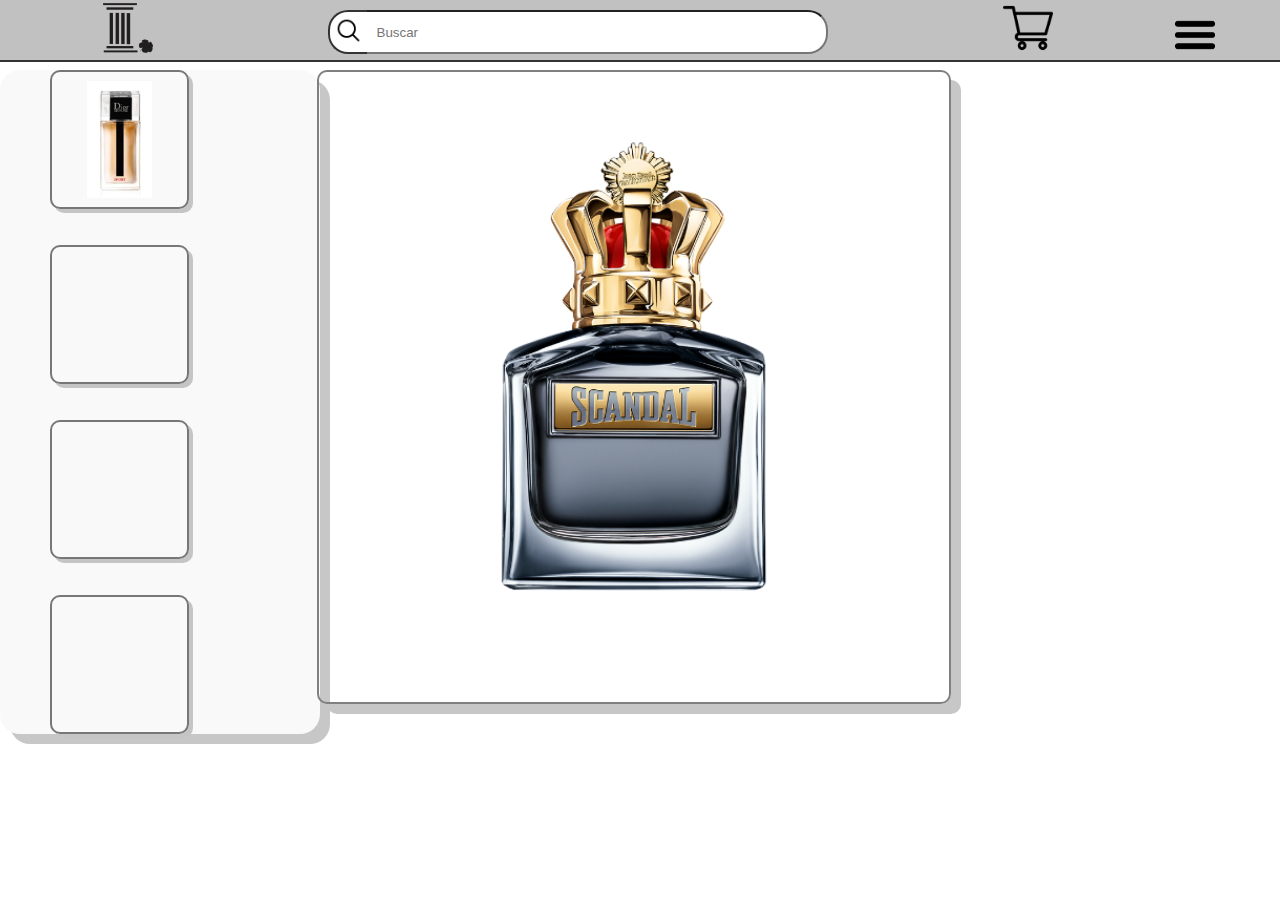
==== indexproducto.html @ 0e07178d "Add files via upload" ====
<!DOCTYPE html>
<html lang="en">
<head>
    <meta charset="UTF-8">
    <meta name="viewport" content="width=device-width, initial-scale=1.0">
    <link rel="stylesheet" href="stylesproductos.css">
    <title>producto</title>
</head>
<header id="encabezado">
    <div class="logo">
        <a href="http://127.0.0.1:5500/inicio.html">
        <img src="logo.png" alt="">
    </a>
    </div>
    <div class="barra_de_busqueda">
        <input type="text" placeholder="Buscar" class="buscar">
        <div class="lupa">
            <img src="lupa.png" alt="" >    
        </div>
    </div>
    <div class="chango">
        <img src="carrito-de-compras.png" alt="">
    </div>
    <section class="menudesplegable">
        <div class="dropdown">
            <img src="menu.png" alt="" onclick="toggleMenu()" class="dropbtn">
            <div id="myDropdown" class="dropdown-content">
                <div>
                    <a href=""><p  class="Nosotros">Nosotros</p></a>
                </div>
                <div class="rango">
                    <div class="precio">
                        <p>Precio</p>
                    </div>
                    <div class="input">
                        <div class="max"> <p>max </p> <input type="number"></div>
                        <div class="min"> <p>min </p> <input type="number"></div>
                    </div>
                </div>
                <div class="submenu">
                    <p class="perfumes_menu">Perfumes</p>
                    <div class="submenu-content">
                        <p>Florales</p>
                        <p>Amaderados</p>
                        <p>Dulces</p>
                        <p>Amargos</p>
                    </div>
                    
                </div>
        </div>
    </div>
    </section>
</header>
<body>
    <section class="producto">
        <section class="fotossecundarias">
            <div class="foto" onclick="changeMainImage(this)">
                <img src="dior.png" alt="">
            </div>
            <div class="foto" onclick="changeMainImage(this)">
                <img src="" alt="">
            </div>
            <div class="foto" onclick="changeMainImage(this)">
                <img src="" alt="">
            </div>
            <div class="foto" onclick="changeMainImage(this)">
                <img src="" alt="">
            </div>
        </section>
        <section class="foto_prinsipal">
            <img src="scandal.png" alt="">
        </section>
        <!-- <section class="info">
            <p>

            </p>
        </section> -->
    </section>
    <script>
        function toggleMenu() {
            document.getElementById("myDropdown").classList.toggle("show");
        }


        function changeMainImage(clickedImage) {
            const mainImage = document.getElementById('mainImage');
            mainImage.src = clickedImage.querySelector('dior.png').src;
            mainImage.alt = clickedImage.querySelector('img').alt;
        }


    </script>
</body>
</html>
---- stylesproductos.css ----
*{
    margin: 0;
    padding: 0;}
body {
    font-family: Arial, sans-serif;
    background-color: #ffffff;
    color: #333;
    padding-top: 70px;
}

#encabezado{
    display: flex;
    background-color: rgba(129, 129, 129, 0.493);
    backdrop-filter: blur(5px);
    align-items: center;
    justify-content: space-around;
    height: 60px;
    padding: 0 20px;
    position: fixed;
    top: 0;
    left: 0;
    width: 100vw;
    border-bottom: 2px solid #333;
    z-index: 1000;
}

.logo img{
    height: 50px;
    width: 50px;
}

.barra_de_busqueda{
    width: 500px;
    height: 40px;
    display: flex;
    padding: 0 10px;
    flex-direction: row-reverse;
    }

.buscar{
    width: 100%;
    height: 100%;
    border-left:none;
    border-top-right-radius: 20px;
    border-bottom-right-radius: 20px;
    border-top-left-radius: 0;
    border-bottom-left-radius: 0;
    padding-left: 10px;
}
.lupa{
    background-color:white;
    border-bottom-left-radius: 20px;
    border-top-left-radius:20px;
    height: 40px;
    border: 2px solid #333;
    border-right: none;
}
.lupa img{
    width: 29px;
    height: 29px;
    padding: 4px;

}

.chango img, .usuario_foto img{
    height: 50px;
    width: 50px;
    cursor: pointer;
}




main{
    display: flex;
    padding: 20px;
}




input{
    display: flex;
    flex-direction: column;
    align-items: center;
    gap: 10px;
    border-radius: 20px;
    outline: none;
}
.input input{
    border-radius: 20px;
    border: 1px solid grey;
}
.input input{
    border: 1px solid grey;
}

.Nosotros{
    width: 100%;
    display: flex;
    justify-content: center;
    padding-top:10px;
    border-radius: 20px;
    align-items: center;
}


.menudesplegable{
    gap: 70px;
}
.submenu {
    display: block;
}
.submenu-content {
    display: none;
    position: fixed;
    right: 260px;
    top: 290px;
    background-color: #f9f9f9;
    min-width: 160px;
    border-radius: 20px;
    box-shadow: 0px 8px 8px 0px rgb(0 0 0 / 20%);
    flex-direction: column;
}
.submenu:hover .submenu-content{
    display: block;
}
.perfumes_menu{
    cursor: pointer;
    text-align: center;
    padding-top: 10px;
    padding-bottom: 10px;

}


.submenu-content p{
    justify-content: center;
    padding-top: 10px;
    padding-bottom: 10px;
    display: flex;
    cursor: pointer;
}
.submenu-content p:hover{
    background-color: #d3d3d3;
    border-radius: 10px;
}



.dropdown {
    position: relative;
    display: inline-block;
}

.dropbtn {
    position: fixed;
    top: 0px;
    right: 7vw;
    color: white;
    padding: 15px;
    border: none;
    cursor: pointer;
    height: 40px;
    width: 40px;
}

.dropdown-content {
    display: none;
    position: fixed;
    right: 2vw;
    top: 80px;
    background-color: #f9f9f9;
    min-width: 160px;
    box-shadow: 0px 8px 16px 0px rgba(0,0,0,0.2);
    z-index: 1;
    height: 70vh;
    width: 20vw;
    border-radius: 20px;
}

.dropdown-content a {
    color: black;
    padding: 12px 16px;
    text-decoration: none;
    display: block;
}

.dropdown-content a:hover {
    background-color: #f1f1f1;
}

.show {
    display: block;
}

.rango{
    gap: 20px;
    display: flex;
    flex-direction: column;
    align-items: center;
    border-top: 1px solid grey;
    padding-top: 15px;
    border-bottom: 1px solid grey;
    padding-bottom:15px ;
}
.fotossecundarias{
    display: flex;
    flex-direction: column;
}
.foto_prinsipal img {
    height: 70vh;
    width: 70vh;
    border: 2px solid grey;
    border-radius: 10px;
    box-shadow: 10px 10px 0 0 rgb(199, 199, 199);
}
.foto{
    height: 15vh;
    width: 15vh;
    border: 2px solid rgb(119, 119, 119);
    border-radius: 10px;
    box-shadow: 4PX 4PX 0 0 rgb(197, 197, 197);
    display: flex;
    justify-content: center;
    align-items: center;
}
.fotossecundarias{
    gap: 4vh;
    padding-left: 50px;
}
.producto{
    display: flex;
    flex-direction: row;
    gap: 10vw;
    width: 25vw;
    border-radius: 20px;
    box-shadow: 10px 10px 0 0 rgb(199, 199, 199);
    background-color: #f9f9f9;
}
.info p{
    text-align: center;
}
.foto:hover {
    cursor: pointer;
    opacity: 0.8;
    transform: scale(1.05);
    transition: all 0.3s ease;
}
.foto img{
    height: 13vh;
    width: auto;
}
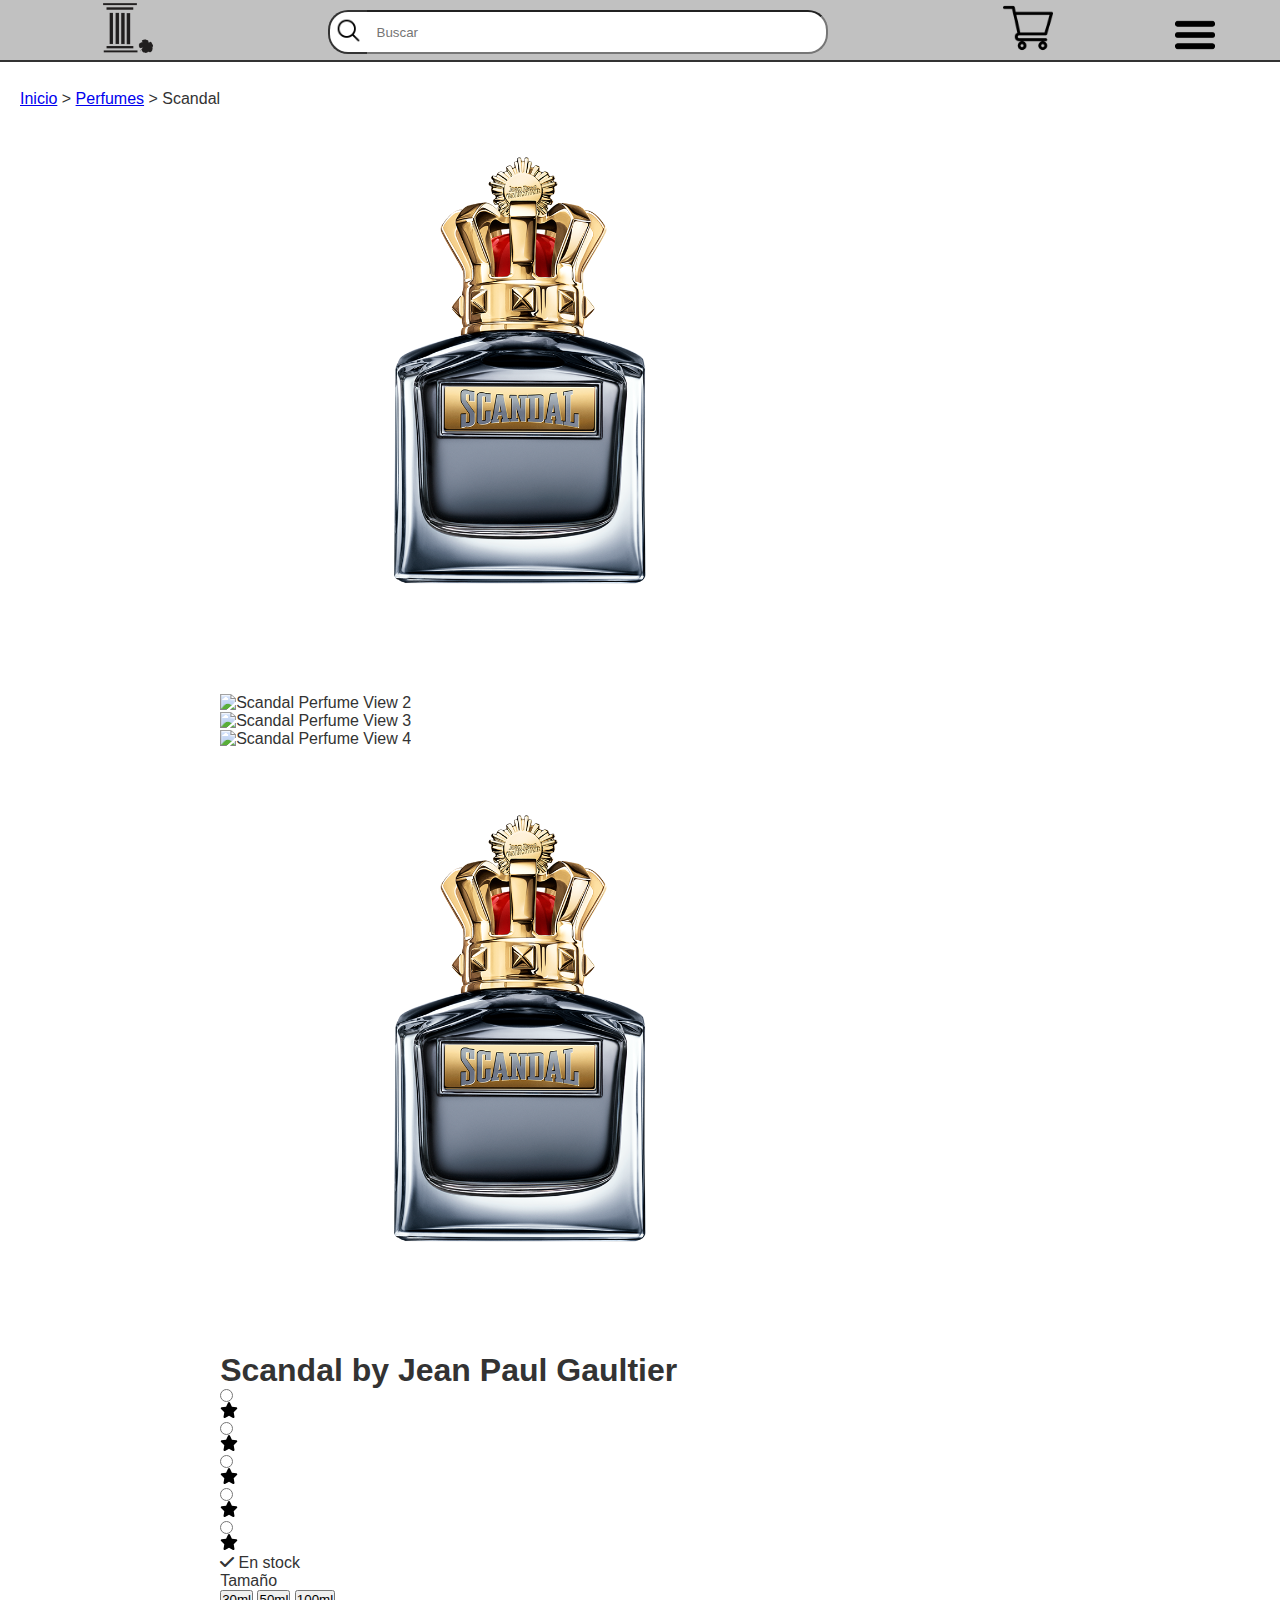
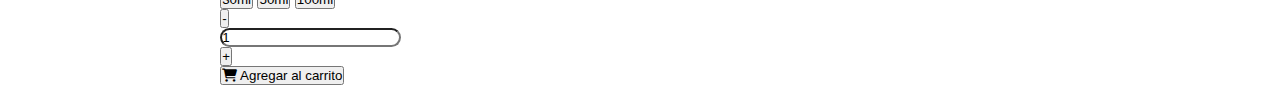
==== commit 499cccc1: "Update indexproducto.html" ====
--- a/indexproducto.html
+++ b/indexproducto.html
@@ -1,95 +1,178 @@
 <!DOCTYPE html>
-<html lang="en">
+<html lang="es">
 <head>
     <meta charset="UTF-8">
     <meta name="viewport" content="width=device-width, initial-scale=1.0">
+    <title>Luxury Perfume Store</title>
     <link rel="stylesheet" href="stylesproductos.css">
-    <title>producto</title>
+    <link rel="stylesheet" href="https://cdnjs.cloudflare.com/ajax/libs/font-awesome/6.0.0/css/all.min.css">
 </head>
-<header id="encabezado">
-    <div class="logo">
-        <a href="http://127.0.0.1:5500/inicio.html">
-        <img src="logo.png" alt="">
-    </a>
-    </div>
-    <div class="barra_de_busqueda">
-        <input type="text" placeholder="Buscar" class="buscar">
-        <div class="lupa">
-            <img src="lupa.png" alt="" >    
+<body>
+    <header id="encabezado">
+        <div class="logo">
+            <a href="">
+            <img src="logo.png" alt="">
+        </a>
         </div>
-    </div>
-    <div class="chango">
-        <img src="carrito-de-compras.png" alt="">
-    </div>
-    <section class="menudesplegable">
-        <div class="dropdown">
-            <img src="menu.png" alt="" onclick="toggleMenu()" class="dropbtn">
-            <div id="myDropdown" class="dropdown-content">
-                <div>
-                    <a href=""><p  class="Nosotros">Nosotros</p></a>
-                </div>
-                <div class="rango">
-                    <div class="precio">
-                        <p>Precio</p>
+        <div class="barra_de_busqueda">
+            <input type="text" placeholder="Buscar" class="buscar">
+            <div class="lupa">
+                <img src="lupa.png" alt="" >
+            </div>
+        </div>
+        <div class="chango">
+            <img src="carrito-de-compras.png" alt="">
+        </div>
+        <section class="menudesplegable">
+            <div class="dropdown">
+                <img src="menu.png" alt="" onclick="toggleMenu()" class="dropbtn">
+                <div id="myDropdown" class="dropdown-content">
+                    <div>
+                        <a href="#fin"><p  class="Nosotros">Nosotros</p></a>
                     </div>
-                    <div class="input">
-                        <div class="max"> <p>max </p> <input type="number"></div>
-                        <div class="min"> <p>min </p> <input type="number"></div>
+                    <div class="rango">
+                        <div class="precio">
+                            <p>Precio</p>
+                        </div>
+                        <div class="input">
+                            <div class="max"> <p>max </p> <input type="number"></div>
+                            <div class="min"> <p>min </p> <input type="number"></div>
+                        </div>
+                    </div>
+                    <div class="submenu">
+                        <p class="perfumes_menu">Perfumes</p>
+                        <div class="submenu-content">
+                            <p>florales</p>
+                            <p>amaderados</p>
+                            <p>dulces</p>
+                            <p>amargos</p>
+                        </div>
+                        
+                    </div>
+                    <div class="iniciar_sesion">
+                        <p>iniciar sesion</p>
+                        <p>crear una cuenta</p>
+                    </div>
+            </div>
+        </div>
+        </section>
+    </header>
+
+    <main class="product-page">
+        <div class="breadcrumb">
+            <a href="/">Inicio</a> &gt; 
+            <a href="/perfumes">Perfumes</a> &gt; 
+            <span>Scandal</span>
+        </div>
+
+        <div class="product-container">
+            <div class="product-gallery">
+                <div class="thumbnail-gallery">
+                    <div class="thumbnail active" data-image="scandal.png">
+                        <img src="scandal.png" alt="Scandal Perfume">
+                    </div>
+                    <div class="thumbnail" data-image="scandal-2.png">
+                        <img src="scandal-2.png" alt="Scandal Perfume View 2">
+                    </div>
+                    <div class="thumbnail" data-image="scandal-3.png">
+                        <img src="scandal-3.png" alt="Scandal Perfume View 3">
+                    </div>
+                    <div class="thumbnail" data-image="scandal-4.png">
+                        <img src="scandal-4.png" alt="Scandal Perfume View 4">
                     </div>
                 </div>
-                <div class="submenu">
-                    <p class="perfumes_menu">Perfumes</p>
-                    <div class="submenu-content">
-                        <p>Florales</p>
-                        <p>Amaderados</p>
-                        <p>Dulces</p>
-                        <p>Amargos</p>
+                <div class="main-image">
+                    <img src="scandal.png" alt="Scandal Perfume" id="mainImage">
+                </div>
+            </div>
+
+            <div class="tododerecha">
+            <div class="product-info">
+                <h1>Scandal by Jean Paul Gaultier</h1>
+                <div class="stars">
+                <div class="radio">
+                <input id="rating-5" type="radio" name="rating" value="5" />
+                <label for="rating-5" title="5 stars">
+                    <svg viewBox="0 0 576 512" height="1em" xmlns="http://www.w3.org/2000/svg">
+                    <path
+                        d="M316.9 18C311.6 7 300.4 0 288.1 0s-23.4 7-28.8 18L195 150.3 51.4 171.5c-12 1.8-22 10.2-25.7 21.7s-.7 24.2 7.9 32.7L137.8 329 113.2 474.7c-2 12 3 24.2 12.9 31.3s23 8 33.8 2.3l128.3-68.5 128.3 68.5c10.8 5.7 23.9 4.9 33.8-2.3s14.9-19.3 12.9-31.3L438.5 329 542.7 225.9c8.6-8.5 11.7-21.2 7.9-32.7s-13.7-19.9-25.7-21.7L381.2 150.3 316.9 18z"
+                    ></path>
+                    </svg>
+                </label>
+                
+                  <input id="rating-4" type="radio" name="rating" value="4" />
+                  <label for="rating-4" title="4 stars">
+                    <svg viewBox="0 0 576 512" height="1em" xmlns="http://www.w3.org/2000/svg">
+                      <path
+                        d="M316.9 18C311.6 7 300.4 0 288.1 0s-23.4 7-28.8 18L195 150.3 51.4 171.5c-12 1.8-22 10.2-25.7 21.7s-.7 24.2 7.9 32.7L137.8 329 113.2 474.7c-2 12 3 24.2 12.9 31.3s23 8 33.8 2.3l128.3-68.5 128.3 68.5c10.8 5.7 23.9 4.9 33.8-2.3s14.9-19.3 12.9-31.3L438.5 329 542.7 225.9c8.6-8.5 11.7-21.2 7.9-32.7s-13.7-19.9-25.7-21.7L381.2 150.3 316.9 18z"
+                      ></path>
+                    </svg>
+                  </label>
+                
+                  <input id="rating-3" type="radio" name="rating" value="3" />
+                  <label for="rating-3" title="3 stars">
+                    <svg viewBox="0 0 576 512" height="1em" xmlns="http://www.w3.org/2000/svg">
+                      <path
+                        d="M316.9 18C311.6 7 300.4 0 288.1 0s-23.4 7-28.8 18L195 150.3 51.4 171.5c-12 1.8-22 10.2-25.7 21.7s-.7 24.2 7.9 32.7L137.8 329 113.2 474.7c-2 12 3 24.2 12.9 31.3s23 8 33.8 2.3l128.3-68.5 128.3 68.5c10.8 5.7 23.9 4.9 33.8-2.3s14.9-19.3 12.9-31.3L438.5 329 542.7 225.9c8.6-8.5 11.7-21.2 7.9-32.7s-13.7-19.9-25.7-21.7L381.2 150.3 316.9 18z"
+                      ></path>
+                    </svg>
+                  </label>
+                
+                  <input id="rating-2" type="radio" name="rating" value="2" />
+                  <label for="rating-2" title="2 stars">
+                    <svg viewBox="0 0 576 512" height="1em" xmlns="http://www.w3.org/2000/svg">
+                      <path
+                        d="M316.9 18C311.6 7 300.4 0 288.1 0s-23.4 7-28.8 18L195 150.3 51.4 171.5c-12 1.8-22 10.2-25.7 21.7s-.7 24.2 7.9 32.7L137.8 329 113.2 474.7c-2 12 3 24.2 12.9 31.3s23 8 33.8 2.3l128.3-68.5 128.3 68.5c10.8 5.7 23.9 4.9 33.8-2.3s14.9-19.3 12.9-31.3L438.5 329 542.7 225.9c8.6-8.5 11.7-21.2 7.9-32.7s-13.7-19.9-25.7-21.7L381.2 150.3 316.9 18z"
+                      ></path>
+                    </svg>
+                  </label>
+                
+                  <input id="rating-1" type="radio" name="rating" value="1" />
+                  <label for="rating-1" title="1 star">
+                    <svg viewBox="0 0 576 512" height="1em" xmlns="http://www.w3.org/2000/svg">
+                      <path
+                        d="M316.9 18C311.6 7 300.4 0 288.1 0s-23.4 7-28.8 18L195 150.3 51.4 171.5c-12 1.8-22 10.2-25.7 21.7s-.7 24.2 7.9 32.7L137.8 329 113.2 474.7c-2 12 3 24.2 12.9 31.3s23 8 33.8 2.3l128.3-68.5 128.3 68.5c10.8 5.7 23.9 4.9 33.8-2.3s14.9-19.3 12.9-31.3L438.5 329 542.7 225.9c8.6-8.5 11.7-21.2 7.9-32.7s-13.7-19.9-25.7-21.7L381.2 150.3 316.9 18z"
+                      ></path>
+                    </svg>
+                  </label>
+                </div>
+                
+                    <div class="stock-status in-stock">
+                        <i class="fas fa-check"></i> En stock
                     </div>
-                    
                 </div>
-        </div>
-    </div>
-    </section>
-</header>
-<body>
-    <section class="producto">
-        <section class="fotossecundarias">
-            <div class="foto" onclick="changeMainImage(this)">
-                <img src="dior.png" alt="">
             </div>
-            <div class="foto" onclick="changeMainImage(this)">
-                <img src="" alt="">
-            </div>
-            <div class="foto" onclick="changeMainImage(this)">
-                <img src="" alt="">
-            </div>
-            <div class="foto" onclick="changeMainImage(this)">
-                <img src="" alt="">
-            </div>
-        </section>
-        <section class="foto_prinsipal">
-            <img src="scandal.png" alt="">
-        </section>
-        <!-- <section class="info">
-            <p>
-
-            </p>
-        </section> -->
-    </section>
-    <script>
-        function toggleMenu() {
-            document.getElementById("myDropdown").classList.toggle("show");
-        }
 
 
-        function changeMainImage(clickedImage) {
-            const mainImage = document.getElementById('mainImage');
-            mainImage.src = clickedImage.querySelector('dior.png').src;
-            mainImage.alt = clickedImage.querySelector('img').alt;
-        }
+
+                <div class="product-options">
+                    <div class="size-selector">
+                        <label>Tamaño</label>
+                        <div class="size-buttons">
+                            <button class="size-btn">30ml</button>
+                            <button class="size-btn">50ml</button>
+                            <button class="size-btn">100ml</button>
+                        </div>
+                    </div>
+                </div>
+
+                <div class="add-to-cart">
+                    <div class="quantity-selector">
+                        <button class="qty-btn minus">-</button>
+                        <input type="number" value="1" min="1" class="qty-input">
+                        <button class="qty-btn plus">+</button>
+                    </div>
+                    <button class="primary-button">
+                        <i class="fas fa-shopping-cart"></i>
+                        Agregar al carrito
+                    </button>
+                </div>
+            </div>
 
 
-    </script>
+                </div>
+            </div>
+        </div>
+    </main>
 </body>
 </html>
-
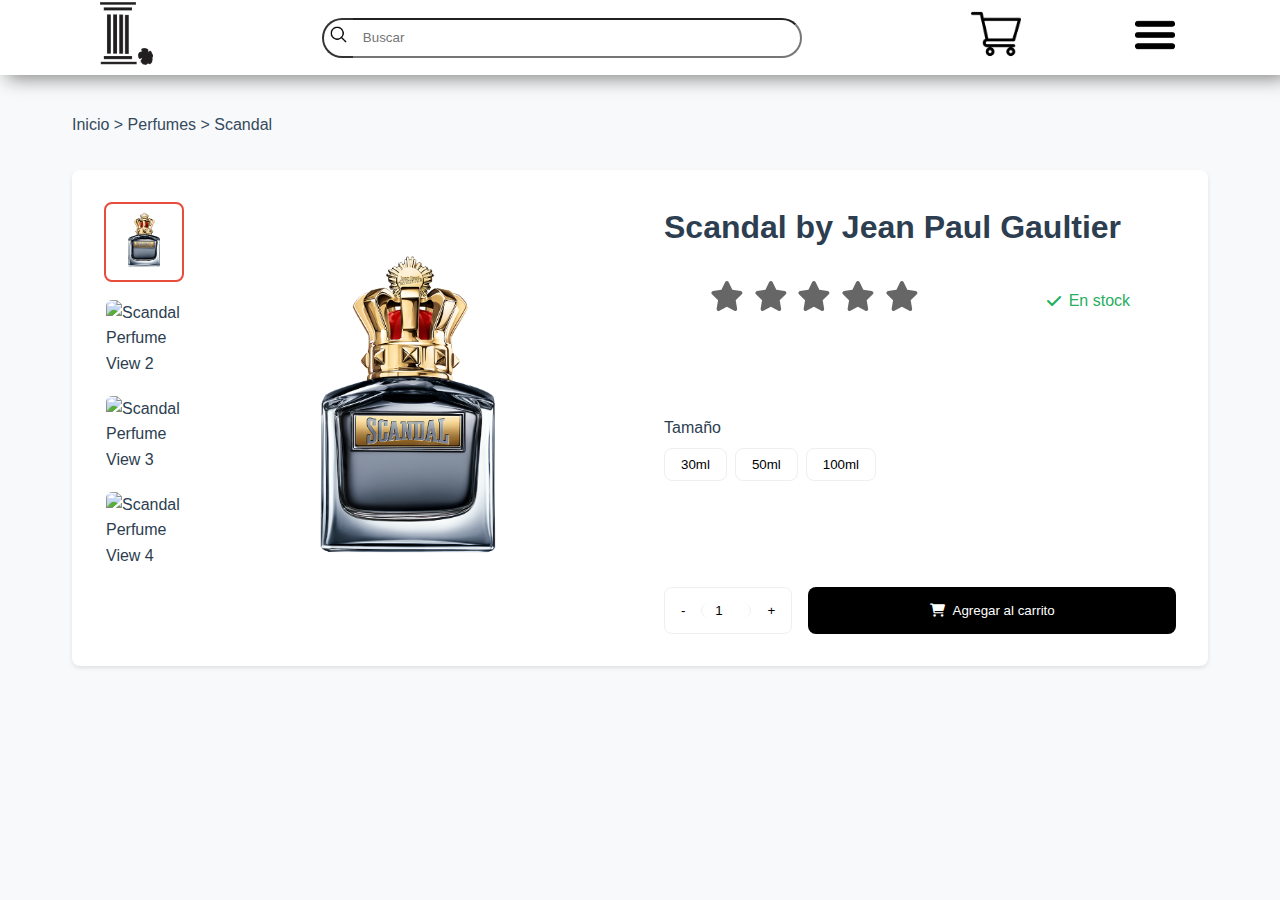
==== commit 759a2f09: "Add files via upload" ====
--- a/indexproducto.html
+++ b/indexproducto.html
@@ -175,4 +175,4 @@
         </div>
     </main>
 </body>
-</html>
+</html>--- a/stylesproductos.css
+++ b/stylesproductos.css
@@ -1,32 +1,32 @@
-*{
-    margin: 0;
-    padding: 0;}
-body {
-    font-family: Arial, sans-serif;
-    background-color: #ffffff;
-    color: #333;
-    padding-top: 70px;
-}
-
+:root {
+    --primary-color: #2c3e50;
+    --secondary-color: #34495e;
+    --accent-color: #e74c3c;
+    --text-color: #2c3e50;
+    --light-gray: #ecf0f1;
+    --border-radius: 8px;
+    --shadow: 0 2px 4px rgba(0,0,0,0.1);
+    --transition: all 0.3s ease;
+}
 #encabezado{
     display: flex;
-    background-color: rgba(129, 129, 129, 0.493);
+    background-color: rgb(255, 255, 255);
     backdrop-filter: blur(5px);
     align-items: center;
     justify-content: space-around;
-    height: 60px;
+    height: 75px;
     padding: 0 20px;
     position: fixed;
     top: 0;
     left: 0;
     width: 100vw;
-    border-bottom: 2px solid #333;
+    box-shadow: 7px 3px 18px 0 grey;
     z-index: 1000;
 }
 
 .logo img{
-    height: 50px;
-    width: 50px;
+    height: 7vh;
+    width: auto;
 }
 
 .barra_de_busqueda{
@@ -61,24 +61,14 @@
     padding: 4px;
 
 }
-
+.lupa img:hover{
+    scale: 1.1;
+}
 .chango img, .usuario_foto img{
     height: 50px;
     width: 50px;
     cursor: pointer;
 }
-
-
-
-
-main{
-    display: flex;
-    padding: 20px;
-}
-
-
-
-
 input{
     display: flex;
     flex-direction: column;
@@ -149,27 +139,29 @@
 
 
 .dropdown {
-    position: relative;
+
     display: inline-block;
 }
 
 .dropbtn {
-    position: fixed;
+    position: absolute;
     top: 0px;
     right: 7vw;
     color: white;
     padding: 15px;
     border: none;
     cursor: pointer;
-    height: 40px;
-    width: 40px;
-}
-
+    height: 70px;
+}
+.dropbtn img{
+    width: 100%;
+    height: 100%;
+}
 .dropdown-content {
     display: none;
     position: fixed;
-    right: 2vw;
-    top: 80px;
+    right: 5vw;
+    top: 15vh;
     background-color: #f9f9f9;
     min-width: 160px;
     box-shadow: 0px 8px 16px 0px rgba(0,0,0,0.2);
@@ -204,50 +196,536 @@
     border-bottom: 1px solid grey;
     padding-bottom:15px ;
 }
-.fotossecundarias{
+.iniciar_sesion{
+    padding-top: 15px;
+    border-bottom: 1px solid grey;
+    border-top: 1px solid grey;
+    padding-bottom:15px ;
+    gap: 20px;
     display: flex;
     flex-direction: column;
-}
-.foto_prinsipal img {
-    height: 70vh;
-    width: 70vh;
-    border: 2px solid grey;
-    border-radius: 10px;
-    box-shadow: 10px 10px 0 0 rgb(199, 199, 199);
-}
-.foto{
-    height: 15vh;
-    width: 15vh;
-    border: 2px solid rgb(119, 119, 119);
-    border-radius: 10px;
-    box-shadow: 4PX 4PX 0 0 rgb(197, 197, 197);
-    display: flex;
+    align-items: center;
+}
+
+
+* {
+    margin: 0;
+    padding: 0;
+    box-sizing: border-box;
+}
+
+body {
+    font-family: 'Inter', -apple-system, BlinkMacSystemFont, sans-serif;
+    color: var(--text-color);
+    background-color: #f8f9fa;
+    line-height: 1.6;
+}
+
+/* Header Styles */
+#header {
+    background-color: white;
+    position: fixed;
+    top: 0;
+    left: 0;
+    right: 0;
+    z-index: 1000;
+    box-shadow: var(--shadow);
+}
+
+.nav-container {
+    max-width: 1200px;
+    margin: 0 auto;
+    padding: 1rem;
+    display: flex;
+    align-items: center;
+    justify-content: space-between;
+}
+
+.logo-img {
+    height: 40px;
+    width: auto;
+}
+
+.search-container {
+    flex: 0 1 500px;
+}
+
+.search-box {
+    display: flex;
+    align-items: center;
+    background: var(--light-gray);
+    border-radius: var(--border-radius);
+    overflow: hidden;
+}
+
+.search-input {
+    flex: 1;
+    padding: 0.75rem 1rem;
+    border: none;
+    background: transparent;
+    font-size: 0.95rem;
+}
+
+.search-button {
+    padding: 0.75rem 1rem;
+    border: none;
+    background: transparent;
+    color: var(--secondary-color);
+    cursor: pointer;
+}
+
+.nav-actions {
+    display: flex;
+    gap: 1rem;
+}
+
+.nav-actions button {
+    background: transparent;
+    border: none;
+    padding: 0.5rem;
+    cursor: pointer;
+    position: relative;
+}
+
+.cart-count {
+    position: absolute;
+    top: -5px;
+    right: -5px;
+    background: var(--accent-color);
+    color: white;
+    font-size: 0.75rem;
+    padding: 0.25rem 0.5rem;
+    border-radius: 50%;
+}
+
+/* Product Page Styles */
+.product-page {
+    max-width: 1200px;
+    margin: 80px auto 0;
+    padding: 2rem;
+}
+
+.breadcrumb {
+    margin-bottom: 2rem;
+    color: var(--secondary-color);
+}
+
+.breadcrumb a {
+    color: inherit;
+    text-decoration: none;
+}
+
+.breadcrumb a:hover {
+    color: var(--accent-color);
+}#encabezado{
+    display: flex;
+    background-color: rgb(255, 255, 255);
+    backdrop-filter: blur(5px);
+    align-items: center;
+    justify-content: space-around;
+    height: 75px;
+    padding: 0 20px;
+    position: fixed;
+    top: 0;
+    left: 0;
+    width: 100vw;
+    box-shadow: 7px 3px 18px 0 grey;
+    z-index: 1000;
+}
+
+.logo img{
+    height: 7vh;
+    width: auto;
+}
+
+.barra_de_busqueda{
+    width: 500px;
+    height: 40px;
+    display: flex;
+    padding: 0 10px;
+    flex-direction: row-reverse;
+    }
+
+.buscar{
+    width: 100%;
+    height: 100%;
+    border-left:none;
+    border-top-right-radius: 20px;
+    border-bottom-right-radius: 20px;
+    border-top-left-radius: 0;
+    border-bottom-left-radius: 0;
+    padding-left: 10px;
+}
+.lupa{
+    background-color:white;
+    border-bottom-left-radius: 20px;
+    border-top-left-radius:20px;
+    height: 40px;
+    border: 2px solid #333;
+    border-right: none;
+}
+.lupa img{
+    width: 29px;
+    height: 29px;
+    padding: 4px;
+
+}
+.lupa img:hover{
+    scale: 1.1;
+}
+.chango img, .usuario_foto img{
+    height: 50px;
+    width: 50px;
+    cursor: pointer;
+}
+
+.product-container {
+    display: grid;
+    grid-template-columns: 1fr 1fr;
+    gap: 3rem;
+    background: white;
+    padding: 2rem;
+    border-radius: var(--border-radius);
+    box-shadow: var(--shadow);
+}
+
+.product-gallery {
+    display: flex;
+    gap: 1rem;
+}
+
+.thumbnail-gallery {
+    display: flex;
+    flex-direction: column;
+    gap: 1rem;
+}
+
+.thumbnail {
+    width: 80px;
+    height: 80px;
+    border: 2px solid transparent;
+    border-radius: var(--border-radius);
+    overflow: hidden;
+    cursor: pointer;
+    transition: var(--transition);
+}
+
+.thumbnail.active {
+    border-color: var(--accent-color);
+}
+
+.thumbnail img {
+    width: 100%;
+    height: 100%;
+    object-fit: cover;
+}
+
+.main-image {
+    flex: 1;
+    border-radius: var(--border-radius);
+    overflow: hidden;
+}
+
+.main-image img {
+    width: 100%;
+    height: 100%;
+    object-fit: contain;
+}
+
+.product-info {
+    display: flex;
+    flex-direction: column;
+    gap: 1.5rem;
+}
+
+.product-info h1 {
+    font-size: 2rem;
+    color: var(--primary-color);
+}
+
+.product-meta {
+    display: flex;
+    justify-content: space-between;
+    align-items: center;
+}
+
+.rating {
+    color: #f1c40f;
+}
+
+.rating span {
+    color: var(--text-color);
+    margin-left: 0.5rem;
+}
+
+.stock-status {
+    color: #27ae60;
+    display: flex;
+    align-items: center;
+    gap: 0.5rem;
+}
+
+.product-price {
+    display: flex;
+    align-items: center;
+    gap: 1rem;
+}
+
+.current-price {
+    font-size: 2rem;
+    font-weight: bold;
+    color: var(--primary-color);
+}
+
+.original-price {
+    text-decoration: line-through;
+    color: #95a5a6;
+}
+
+.discount {
+    background: var(--accent-color);
+    color: white;
+    padding: 0.25rem 0.5rem;
+    border-radius: var(--border-radius);
+}
+
+.size-selector {
+    display: flex;
+    flex-direction: column;
+    gap: 0.5rem;
+}
+
+.size-buttons {
+    display: flex;
+    gap: 0.5rem;
+}
+
+.size-btn {
+    padding: 0.5rem 1rem;
+    border: 1px solid var(--light-gray);
+    border-radius: var(--border-radius);
+    background: white;
+    cursor: pointer;
+    transition: var(--transition);
+}
+
+.size-btn.active {
+    background: var(--primary-color);
+    color: white;
+    border-color: var(--primary-color);
+}
+
+.add-to-cart {
+    display: flex;
+    gap: 1rem;
+    margin-top: 1rem;
+}
+
+.quantity-selector {
+    display: flex;
+    align-items: center;
+    border: 1px solid var(--light-gray);
+    border-radius: var(--border-radius);
+}
+
+.qty-btn {
+    padding: 0.5rem 1rem;
+    border: none;
+    background: transparent;
+    cursor: pointer;
+}
+
+.qty-input {
+    width: 50px;
+    text-align: center;
+    border: none;
+    border-left: 1px solid var(--light-gray);
+    border-right: 1px solid var(--light-gray);
+}
+
+.primary-button {
+    flex: 1;
+    padding: 1rem 2rem;
+    background: black;
+    color: white;
+    border: none;
+    border-radius: var(--border-radius);
+    cursor: pointer;
+    display: flex;
+    align-items: center;
     justify-content: center;
-    align-items: center;
-}
-.fotossecundarias{
-    gap: 4vh;
-    padding-left: 50px;
-}
-.producto{
-    display: flex;
-    flex-direction: row;
+    gap: 0.5rem;
+    transition: var(--transition);
+}
+
+.primary-button:hover {
+    background: #858585;
+}
+
+.product-features {
+    display: grid;
+    grid-template-columns: repeat(3, 1fr);
+    gap: 1rem;
+    margin-top: 2rem;
+    padding-top: 2rem;
+    border-top: 1px solid var(--light-gray);
+}
+
+.feature {
+    display: flex;
+    align-items: center;
+    gap: 0.5rem;
+    font-size: 0.9rem;
+    color: var(--secondary-color);
+}
+
+@media (max-width: 768px) {
+    .product-container {
+        grid-template-columns: 1fr;
+    }
+
+    .product-features {
+        grid-template-columns: 1fr;
+    }
+
+    .search-container {
+        display: none;
+    }
+}
+/* From Uiverse.io by LeonKohli */ 
+.radio {
+    display: flex;
+    justify-content: center;
+    gap: 10px;
+    flex-direction: row-reverse;
+  }
+  
+  .radio > input {
+    position: absolute;
+    appearance: none;
+  }
+  
+  .radio > label {
+    cursor: pointer;
+    font-size: 30px;
+    position: relative;
+    display: inline-block;
+    transition: transform 0.3s ease;
+  }
+  
+  .radio > label > svg {
+    fill: #666;
+    transition: fill 0.3s ease;
+  }
+  
+  .radio > label::before,
+  .radio > label::after {
+    content: "";
+    position: absolute;
+    width: 6px;
+    height: 6px;
+    background-color: #ff9e0b;
+    border-radius: 50%;
+    opacity: 0;
+    transform: scale(0);
+    transition:
+      transform 0.4s ease,
+      opacity 0.4s ease;
+    animation: particle-explosion 1s ease-out;
+  }
+  
+  .radio > label::before {
+    top: -15px;
+    left: 50%;
+    transform: translateX(-50%) scale(0);
+  }
+  
+  .radio > label::after {
+    bottom: -15px;
+    left: 50%;
+    transform: translateX(-50%) scale(0);
+  }
+  
+  .radio > label:hover::before,
+  .radio > label:hover::after {
+    opacity: 1;
+    transform: translateX(-50%) scale(1.5);
+  }
+  
+  .radio > label:hover {
+    transform: scale(1.2);
+    animation: pulse 0.6s infinite alternate;
+  }
+  
+  .radio > label:hover > svg,
+  .radio > label:hover ~ label > svg {
+    fill: #ff9e0b;
+    filter: drop-shadow(0 0 15px rgba(255, 158, 11, 0.9));
+    animation: shimmer 1s ease infinite alternate;
+  }
+  
+  .radio > input:checked + label > svg,
+  .radio > input:checked + label ~ label > svg {
+    fill: #ff9e0b;
+    filter: drop-shadow(0 0 15px rgba(255, 158, 11, 0.9));
+    animation: pulse 0.8s infinite alternate;
+  }
+  
+  @keyframes pulse {
+    0% {
+      transform: scale(1);
+    }
+    100% {
+      transform: scale(1.1);
+    }
+  }
+  
+  @keyframes particle-explosion {
+    0% {
+      opacity: 0;
+      transform: scale(0.5);
+    }
+    50% {
+      opacity: 1;
+      transform: scale(1.2);
+    }
+    100% {
+      opacity: 0;
+      transform: scale(0.5);
+    }
+  }
+  
+  @keyframes shimmer {
+    0% {
+      filter: drop-shadow(0 0 10px rgba(255, 158, 11, 0.5));
+    }
+    100% {
+      filter: drop-shadow(0 0 20px rgba(255, 158, 11, 1));
+    }
+  }
+  
+  .radio > input:checked + label:hover > svg,
+  .radio > input:checked + label:hover ~ label > svg {
+    fill: #e58e09;
+  }
+  
+  .radio > label:hover > svg,
+  .radio > label:hover ~ label > svg {
+    fill: #ff9e0b;
+  }
+  
+  .radio input:checked ~ label svg {
+    fill: #ffa723;
+  }
+  .stars{
+    display: flex;
+    align-items: center;
+    justify-content: center;
     gap: 10vw;
-    width: 25vw;
-    border-radius: 20px;
-    box-shadow: 10px 10px 0 0 rgb(199, 199, 199);
-    background-color: #f9f9f9;
-}
-.info p{
-    text-align: center;
-}
-.foto:hover {
-    cursor: pointer;
-    opacity: 0.8;
-    transform: scale(1.05);
-    transition: all 0.3s ease;
-}
-.foto img{
-    height: 13vh;
-    width: auto;
-} 
+}
+.tododerecha{
+    display: flex;
+    flex-direction: column;
+    align-items: space-around;
+    gap: 10vh;
+}